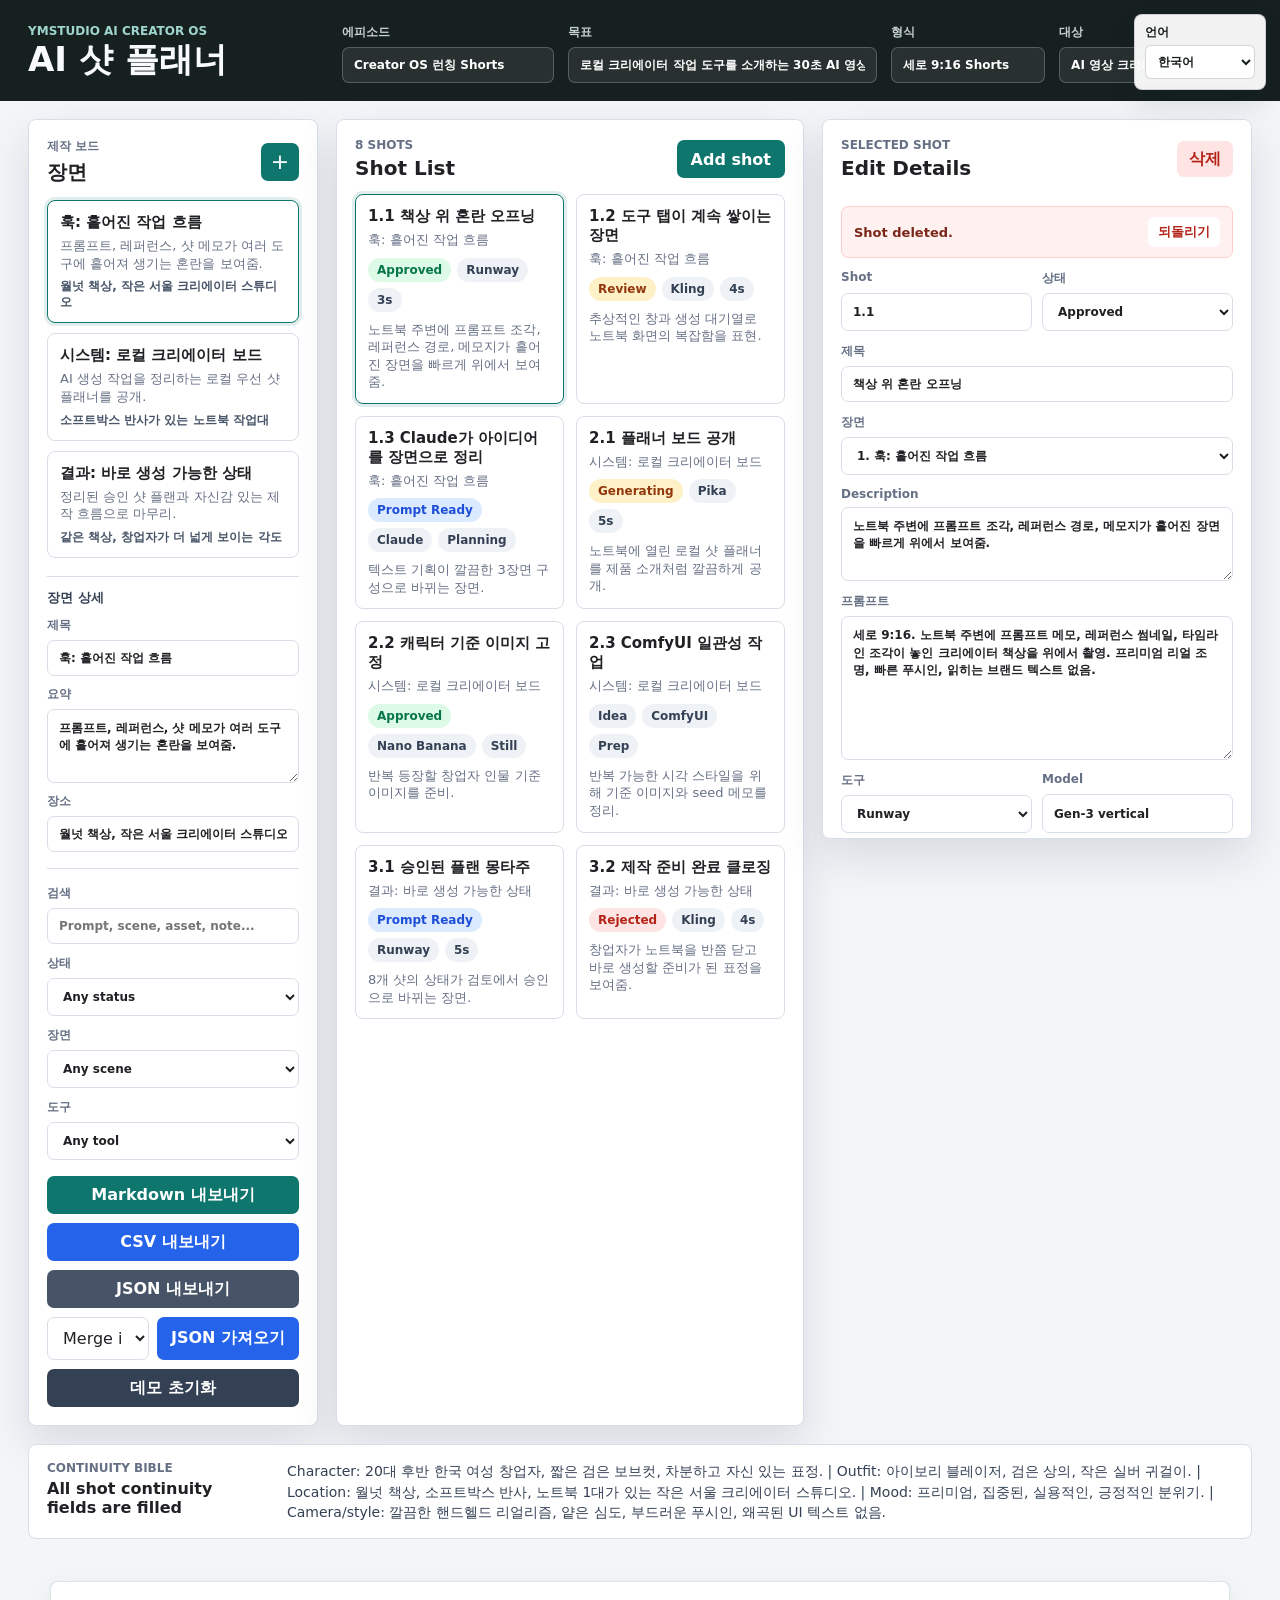
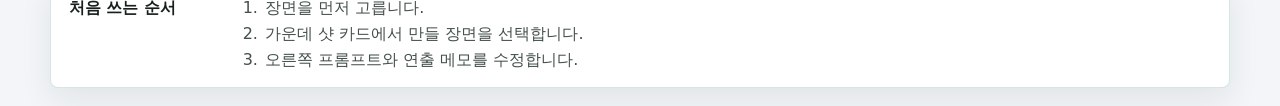
==== outputs/ai-shot-planner/index.html @ 654ed4ba "Initial public MVP package" ====
<!doctype html>
<html lang="en">
  <head>
    <meta charset="utf-8" />
    <meta name="viewport" content="width=device-width, initial-scale=1" />
    <title>YMSTUDIO AI Shot Planner</title>
    <link rel="stylesheet" href="style.css" />
  </head>
  <body>
    <main class="app-shell">
      <section class="top-band" aria-label="Project summary">
        <div class="brand-block">
          <p>YMSTUDIO AI Creator OS</p>
          <h1>AI Shot Planner</h1>
        </div>
        <div class="summary-grid">
          <label>
            <span>Episode</span>
            <input id="projectTitle" type="text" />
          </label>
          <label>
            <span>Goal</span>
            <input id="projectGoal" type="text" />
          </label>
          <label>
            <span>Format</span>
            <input id="projectFormat" type="text" />
          </label>
          <label>
            <span>Audience</span>
            <input id="projectAudience" type="text" />
          </label>
        </div>
      </section>

      <section class="workspace">
        <aside class="left-panel" aria-label="Scenes and filters">
          <div class="panel-header">
            <div>
              <p>Production board</p>
              <h2>Scenes</h2>
            </div>
            <button id="addScene" class="icon-button" type="button" title="Add scene" aria-label="Add scene">+</button>
          </div>
          <div id="sceneList" class="scene-list"></div>

          <form id="sceneForm" class="scene-editor" autocomplete="off">
            <div class="group-title">Scene detail</div>
            <label>
              <span>Title</span>
              <input id="sceneTitle" type="text" />
            </label>
            <label>
              <span>Summary</span>
              <textarea id="sceneSummary" rows="3"></textarea>
            </label>
            <label>
              <span>Location</span>
              <input id="sceneLocation" type="text" />
            </label>
          </form>

          <div class="filters" aria-label="Shot filters">
            <label>
              <span>Search</span>
              <input id="search" type="search" placeholder="Prompt, scene, asset, note..." />
            </label>
            <label>
              <span>Status</span>
              <select id="statusFilter"></select>
            </label>
            <label>
              <span>Scene</span>
              <select id="sceneFilter"></select>
            </label>
            <label>
              <span>Tool</span>
              <select id="toolFilter"></select>
            </label>
          </div>

          <div class="export-actions">
            <button id="exportMarkdown" type="button">Export Markdown</button>
            <button id="exportCsv" type="button">Export CSV</button>
            <button id="exportJson" type="button">Export JSON</button>
            <div class="import-row">
              <select id="importMode" aria-label="Import mode">
                <option value="merge">Merge import</option>
                <option value="replace">Replace plan</option>
              </select>
              <button id="importJson" type="button">Import JSON</button>
              <input id="importFile" type="file" accept="application/json,.json" hidden />
            </div>
            <button id="resetDemo" type="button">Reset demo</button>
          </div>
        </aside>

        <section class="center-panel" aria-label="Shot list">
          <div class="panel-header">
            <div>
              <p id="shotCount">0 shots</p>
              <h2>Shot List</h2>
            </div>
            <button id="addShot" class="primary-button" type="button">Add shot</button>
          </div>
          <div id="shotList" class="shot-list"></div>
          <p id="emptyState" class="empty" hidden>No shots match the current filters.</p>
        </section>

        <section class="right-panel" aria-label="Shot editor">
          <form id="shotForm" autocomplete="off">
            <div class="panel-header">
              <div>
                <p>Selected shot</p>
                <h2>Edit Details</h2>
              </div>
              <button id="deleteShot" class="danger-button" type="button">Delete</button>
            </div>
            <div id="deleteSafety" class="safety-note" hidden>
              <span>Shot deleted.</span>
              <button id="undoDelete" type="button">Undo</button>
            </div>

            <div class="form-grid compact">
              <label>
                <span>Shot</span>
                <input id="shotNumber" type="text" />
              </label>
              <label>
                <span>Status</span>
                <select id="shotStatus"></select>
              </label>
            </div>

            <label>
              <span>Title</span>
              <input id="shotTitle" type="text" />
            </label>
            <label>
              <span>Scene</span>
              <select id="shotScene"></select>
            </label>
            <label>
              <span>Description</span>
              <textarea id="shotDescription" rows="3"></textarea>
            </label>
            <label>
              <span>Prompt</span>
              <textarea id="shotPrompt" rows="7"></textarea>
            </label>

            <div class="form-grid compact">
              <label>
                <span>Tool</span>
                <select id="shotTool"></select>
              </label>
              <label>
                <span>Model</span>
                <input id="shotModel" type="text" />
              </label>
              <label>
                <span>Duration</span>
                <input id="shotDuration" type="text" />
              </label>
            </div>

            <div class="group-title">Asset paths</div>
            <label>
              <span>Image</span>
              <input id="assetImage" type="text" />
            </label>
            <label>
              <span>Video</span>
              <input id="assetVideo" type="text" />
            </label>
            <label>
              <span>Reference</span>
              <input id="assetReference" type="text" />
            </label>

            <div class="group-title">Continuity notes</div>
            <label>
              <span>Character</span>
              <textarea id="continuityCharacter" rows="2"></textarea>
            </label>
            <label>
              <span>Outfit</span>
              <textarea id="continuityOutfit" rows="2"></textarea>
            </label>
            <label>
              <span>Location</span>
              <textarea id="continuityLocation" rows="2"></textarea>
            </label>
            <label>
              <span>Mood</span>
              <textarea id="continuityMood" rows="2"></textarea>
            </label>
            <label>
              <span>Camera/style</span>
              <textarea id="continuityCameraStyle" rows="2"></textarea>
            </label>
            <label>
              <span>Production notes</span>
              <textarea id="shotNotes" rows="3"></textarea>
            </label>
          </form>
        </section>
      </section>

      <section class="continuity-strip" aria-label="Continuity summary">
        <div>
          <p>Continuity Bible</p>
          <strong id="continuityHeadline">Ready</strong>
        </div>
        <div id="continuitySummary" class="continuity-copy"></div>
      </section>
    </main>

    <div id="toast" class="toast" role="status" aria-live="polite"></div>
    <script src="state.js"></script>
    <script src="app.js"></script>
    <script src="../i18n-lite.js"></script>
  </body>
</html>
---- outputs/ai-shot-planner/style.css ----
:root {
  color-scheme: light;
  --ink: #202124;
  --muted: #667085;
  --line: #d8dee8;
  --panel: #ffffff;
  --page: #f3f5f8;
  --accent: #0f766e;
  --accent-dark: #115e59;
  --warn: #b42318;
  --gold: #b7791f;
  --blue: #2563eb;
  --shadow: 0 18px 44px rgba(24, 36, 56, 0.12);
}

* {
  box-sizing: border-box;
}

body {
  margin: 0;
  min-width: 1180px;
  background: var(--page);
  color: var(--ink);
  font-family: Inter, ui-sans-serif, system-ui, -apple-system, BlinkMacSystemFont, "Segoe UI", sans-serif;
}

button,
input,
select,
textarea {
  font: inherit;
}

button {
  border: 0;
  cursor: pointer;
}

.app-shell {
  min-height: 100vh;
  display: flex;
  flex-direction: column;
}

.top-band {
  display: grid;
  grid-template-columns: 290px 1fr;
  gap: 24px;
  padding: 24px 28px 18px;
  background: #16201f;
  color: #f8fafc;
}

.brand-block p,
.panel-header p,
.continuity-strip p {
  margin: 0 0 4px;
  color: var(--muted);
  font-size: 12px;
  font-weight: 700;
  letter-spacing: 0;
  text-transform: uppercase;
}

.top-band .brand-block p {
  color: #9fd5ce;
}

h1,
h2 {
  margin: 0;
  letter-spacing: 0;
}

h1 {
  font-size: 34px;
  line-height: 1.05;
}

h2 {
  font-size: 20px;
}

.summary-grid {
  display: grid;
  grid-template-columns: 1.1fr 1.6fr 0.8fr 1fr;
  gap: 14px;
  align-items: end;
}

label {
  display: grid;
  gap: 6px;
  color: var(--muted);
  font-size: 12px;
  font-weight: 700;
}

input,
select,
textarea {
  width: 100%;
  border: 1px solid var(--line);
  border-radius: 7px;
  background: #fff;
  color: var(--ink);
  padding: 10px 11px;
  outline: none;
}

textarea {
  resize: vertical;
  line-height: 1.45;
}

input:focus,
select:focus,
textarea:focus {
  border-color: var(--accent);
  box-shadow: 0 0 0 3px rgba(15, 118, 110, 0.14);
}

.top-band input {
  border-color: rgba(255, 255, 255, 0.22);
  background: rgba(255, 255, 255, 0.08);
  color: #fff;
}

.top-band label {
  color: #c6d2d0;
}

.workspace {
  flex: 1;
  display: grid;
  grid-template-columns: 290px minmax(440px, 1fr) 430px;
  gap: 18px;
  padding: 18px 28px;
}

.left-panel,
.center-panel,
.right-panel {
  background: var(--panel);
  border: 1px solid var(--line);
  border-radius: 8px;
  box-shadow: var(--shadow);
}

.left-panel,
.center-panel {
  padding: 18px;
}

.right-panel {
  max-height: calc(100vh - 180px);
  overflow: auto;
  padding: 18px;
}

.panel-header {
  display: flex;
  align-items: center;
  justify-content: space-between;
  gap: 12px;
  margin-bottom: 14px;
}

.icon-button {
  width: 38px;
  height: 38px;
  border-radius: 7px;
  background: var(--accent);
  color: #fff;
  font-size: 22px;
  line-height: 1;
}

.primary-button,
.export-actions button {
  min-height: 38px;
  border-radius: 7px;
  background: var(--accent);
  color: #fff;
  padding: 0 14px;
  font-weight: 800;
}

.danger-button {
  min-height: 36px;
  border-radius: 7px;
  background: #fee4e2;
  color: var(--warn);
  padding: 0 12px;
  font-weight: 800;
}

.scene-list {
  display: grid;
  gap: 10px;
  margin-bottom: 12px;
}

.scene-editor {
  display: grid;
  gap: 10px;
  margin-bottom: 16px;
}

.scene-card,
.shot-card {
  border: 1px solid var(--line);
  border-radius: 8px;
  background: #fff;
  padding: 12px;
}

.scene-card.active,
.shot-card.active {
  border-color: var(--accent);
  box-shadow: 0 0 0 3px rgba(15, 118, 110, 0.12);
}

.scene-card button,
.shot-card button {
  width: 100%;
  padding: 0;
  background: transparent;
  color: inherit;
  text-align: left;
}

.scene-card strong,
.shot-card strong {
  display: block;
  margin-bottom: 5px;
  font-size: 15px;
}

.scene-card p,
.shot-card p {
  margin: 0;
  color: var(--muted);
  font-size: 13px;
  line-height: 1.35;
}

.scene-card .scene-location {
  margin-top: 6px;
  color: #475467;
  font-size: 12px;
  font-weight: 800;
}

.filters {
  display: grid;
  gap: 11px;
  padding-top: 16px;
  border-top: 1px solid var(--line);
}

.export-actions {
  display: grid;
  gap: 9px;
  margin-top: 16px;
}

.export-actions button:nth-child(2) {
  background: var(--blue);
}

.export-actions button:nth-child(3) {
  background: #475467;
}

#resetDemo {
  background: #344054;
}

.import-row {
  display: grid;
  grid-template-columns: 1fr auto;
  gap: 8px;
}

.import-row button {
  background: #475467;
}

.shot-list {
  display: grid;
  grid-template-columns: repeat(2, minmax(0, 1fr));
  gap: 12px;
}

.shot-meta {
  display: flex;
  flex-wrap: wrap;
  gap: 6px;
  margin: 9px 0;
}

.chip {
  display: inline-flex;
  align-items: center;
  min-height: 24px;
  border-radius: 999px;
  padding: 3px 9px;
  background: #eef2f6;
  color: #344054;
  font-size: 12px;
  font-weight: 800;
}

.chip.approved {
  background: #dcfae6;
  color: #067647;
}

.chip.rejected {
  background: #fee4e2;
  color: #b42318;
}

.chip.review,
.chip.generating {
  background: #fef0c7;
  color: #93370d;
}

.chip.prompt-ready {
  background: #dbeafe;
  color: #1d4ed8;
}

#shotForm {
  display: grid;
  gap: 12px;
}

.form-grid {
  display: grid;
  gap: 10px;
}

.form-grid.compact {
  grid-template-columns: repeat(2, minmax(0, 1fr));
}

.form-grid.compact label:nth-child(3) {
  grid-column: 1 / -1;
}

.group-title {
  margin-top: 6px;
  padding-top: 12px;
  border-top: 1px solid var(--line);
  color: #344054;
  font-size: 13px;
  font-weight: 900;
}

.safety-note {
  display: flex;
  align-items: center;
  justify-content: space-between;
  gap: 10px;
  padding: 10px 12px;
  border: 1px solid #fecdca;
  border-radius: 7px;
  background: #fff1f0;
  color: #7a271a;
  font-size: 13px;
  font-weight: 800;
}

.safety-note button {
  min-height: 30px;
  border-radius: 7px;
  background: #fff;
  color: var(--warn);
  padding: 0 10px;
  font-weight: 900;
}

.continuity-strip {
  display: grid;
  grid-template-columns: 220px 1fr;
  gap: 20px;
  margin: 0 28px 24px;
  padding: 16px 18px;
  border: 1px solid var(--line);
  border-radius: 8px;
  background: #fff;
}

.continuity-copy {
  color: #344054;
  font-size: 14px;
  line-height: 1.45;
}

.empty {
  margin: 28px 0 0;
  color: var(--muted);
  text-align: center;
}

.compact-empty {
  margin: 0;
  padding: 12px;
  border: 1px dashed var(--line);
  border-radius: 8px;
  font-size: 13px;
}

.toast {
  position: fixed;
  right: 22px;
  bottom: 22px;
  max-width: 320px;
  padding: 12px 14px;
  border-radius: 8px;
  background: #111827;
  color: #fff;
  box-shadow: var(--shadow);
  opacity: 0;
  pointer-events: none;
  transform: translateY(8px);
  transition: opacity 160ms ease, transform 160ms ease;
}

.toast.show {
  opacity: 1;
  transform: translateY(0);
}

@media (max-width: 900px) {
  body {
    min-width: 0;
  }

  .top-band,
  .workspace,
  .continuity-strip {
    grid-template-columns: 1fr;
  }

  .summary-grid,
  .shot-list {
    grid-template-columns: 1fr;
  }

  .workspace {
    padding: 14px;
  }

  .top-band {
    padding: 20px 14px;
  }

  .continuity-strip {
    margin: 0 14px 18px;
  }

  .right-panel {
    max-height: none;
  }

  .left-panel,
  .center-panel,
  .right-panel {
    padding: 14px;
  }

  h1 {
    font-size: 30px;
  }

  h2 {
    font-size: 18px;
  }

  .panel-header {
    align-items: flex-start;
  }

  .form-grid.compact,
  .import-row {
    grid-template-columns: 1fr;
  }

  input,
  select,
  textarea {
    padding: 9px 10px;
  }
}
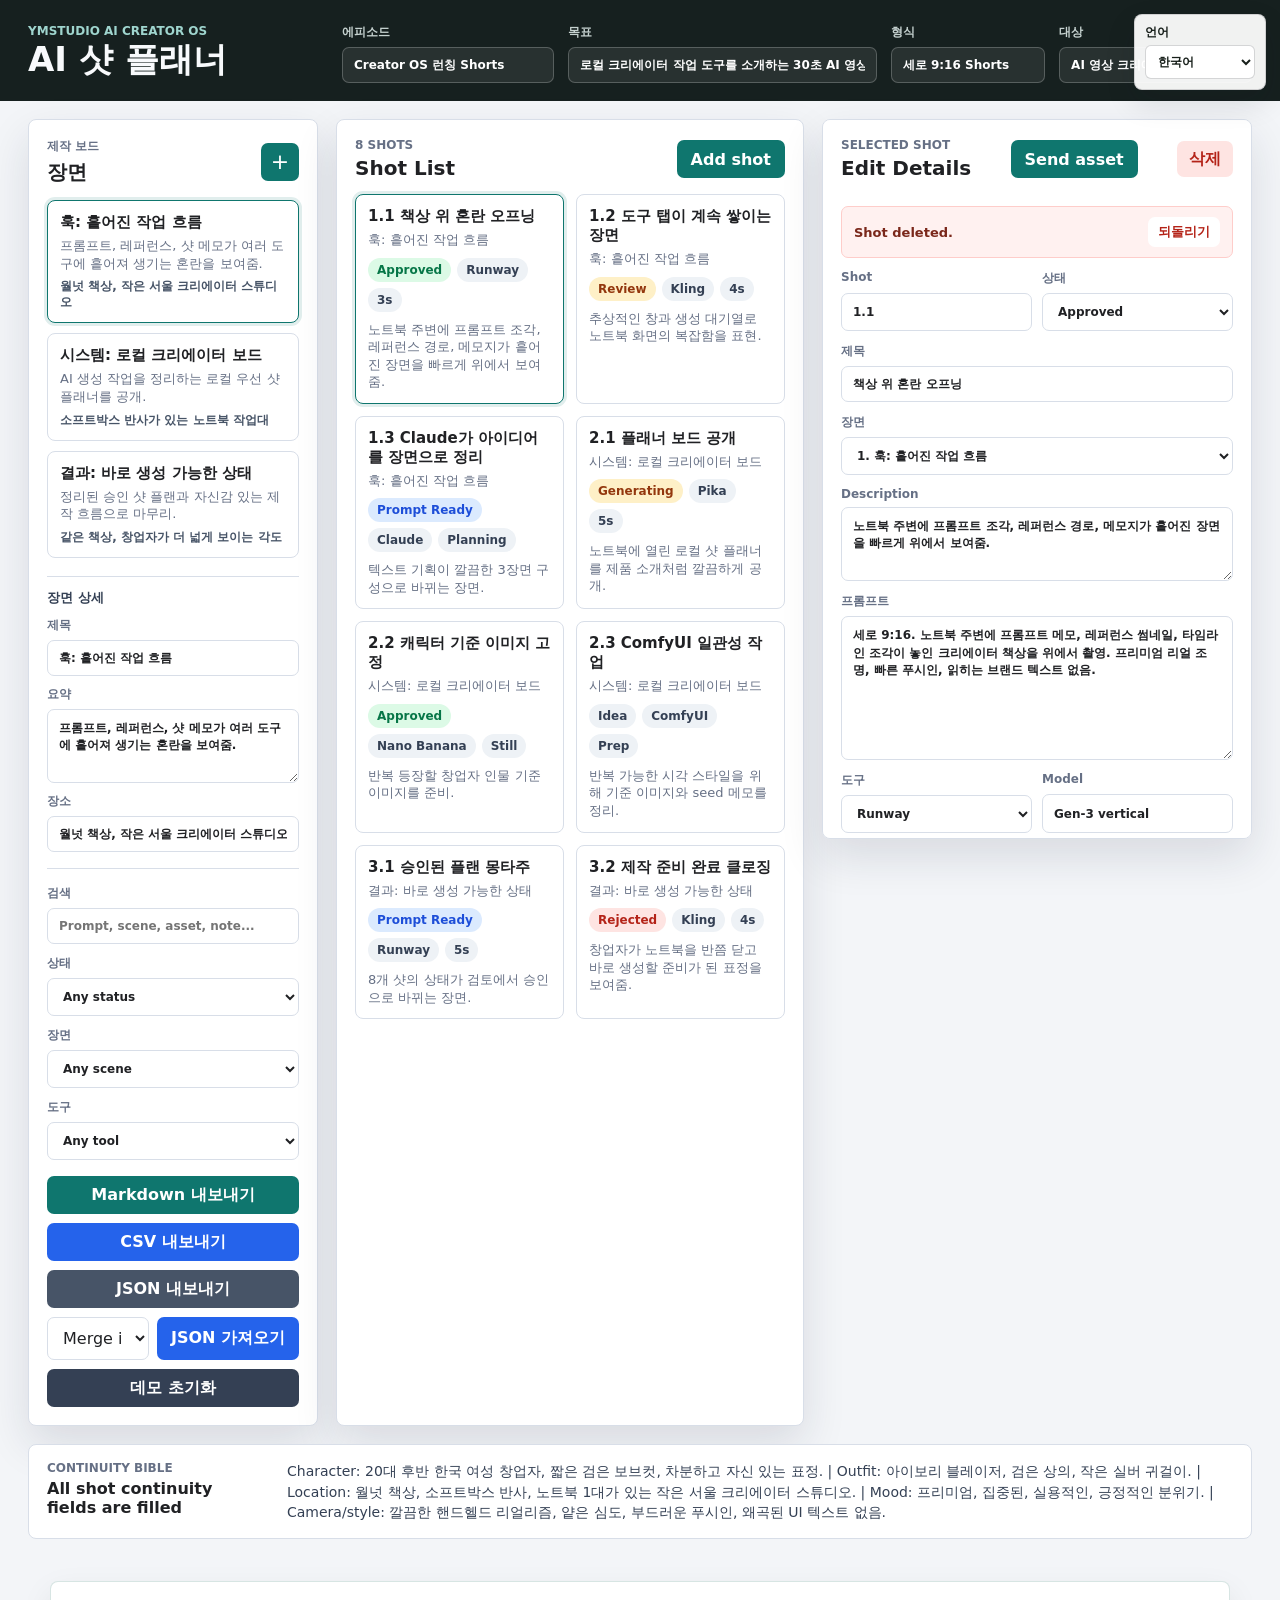
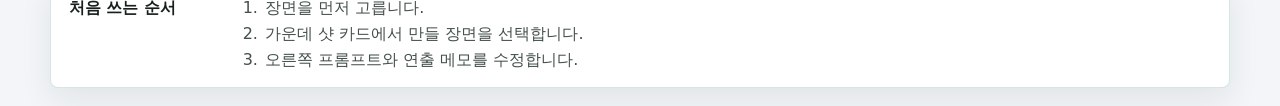
==== commit 89b552c4: "Expand creator workflow pipeline" ====
--- a/outputs/ai-shot-planner/index.html
+++ b/outputs/ai-shot-planner/index.html
@@ -114,6 +114,7 @@
                 <p>Selected shot</p>
                 <h2>Edit Details</h2>
               </div>
+              <button id="sendAsset" class="primary-button" type="button">Send asset</button>
               <button id="deleteShot" class="danger-button" type="button">Delete</button>
             </div>
             <div id="deleteSafety" class="safety-note" hidden>
